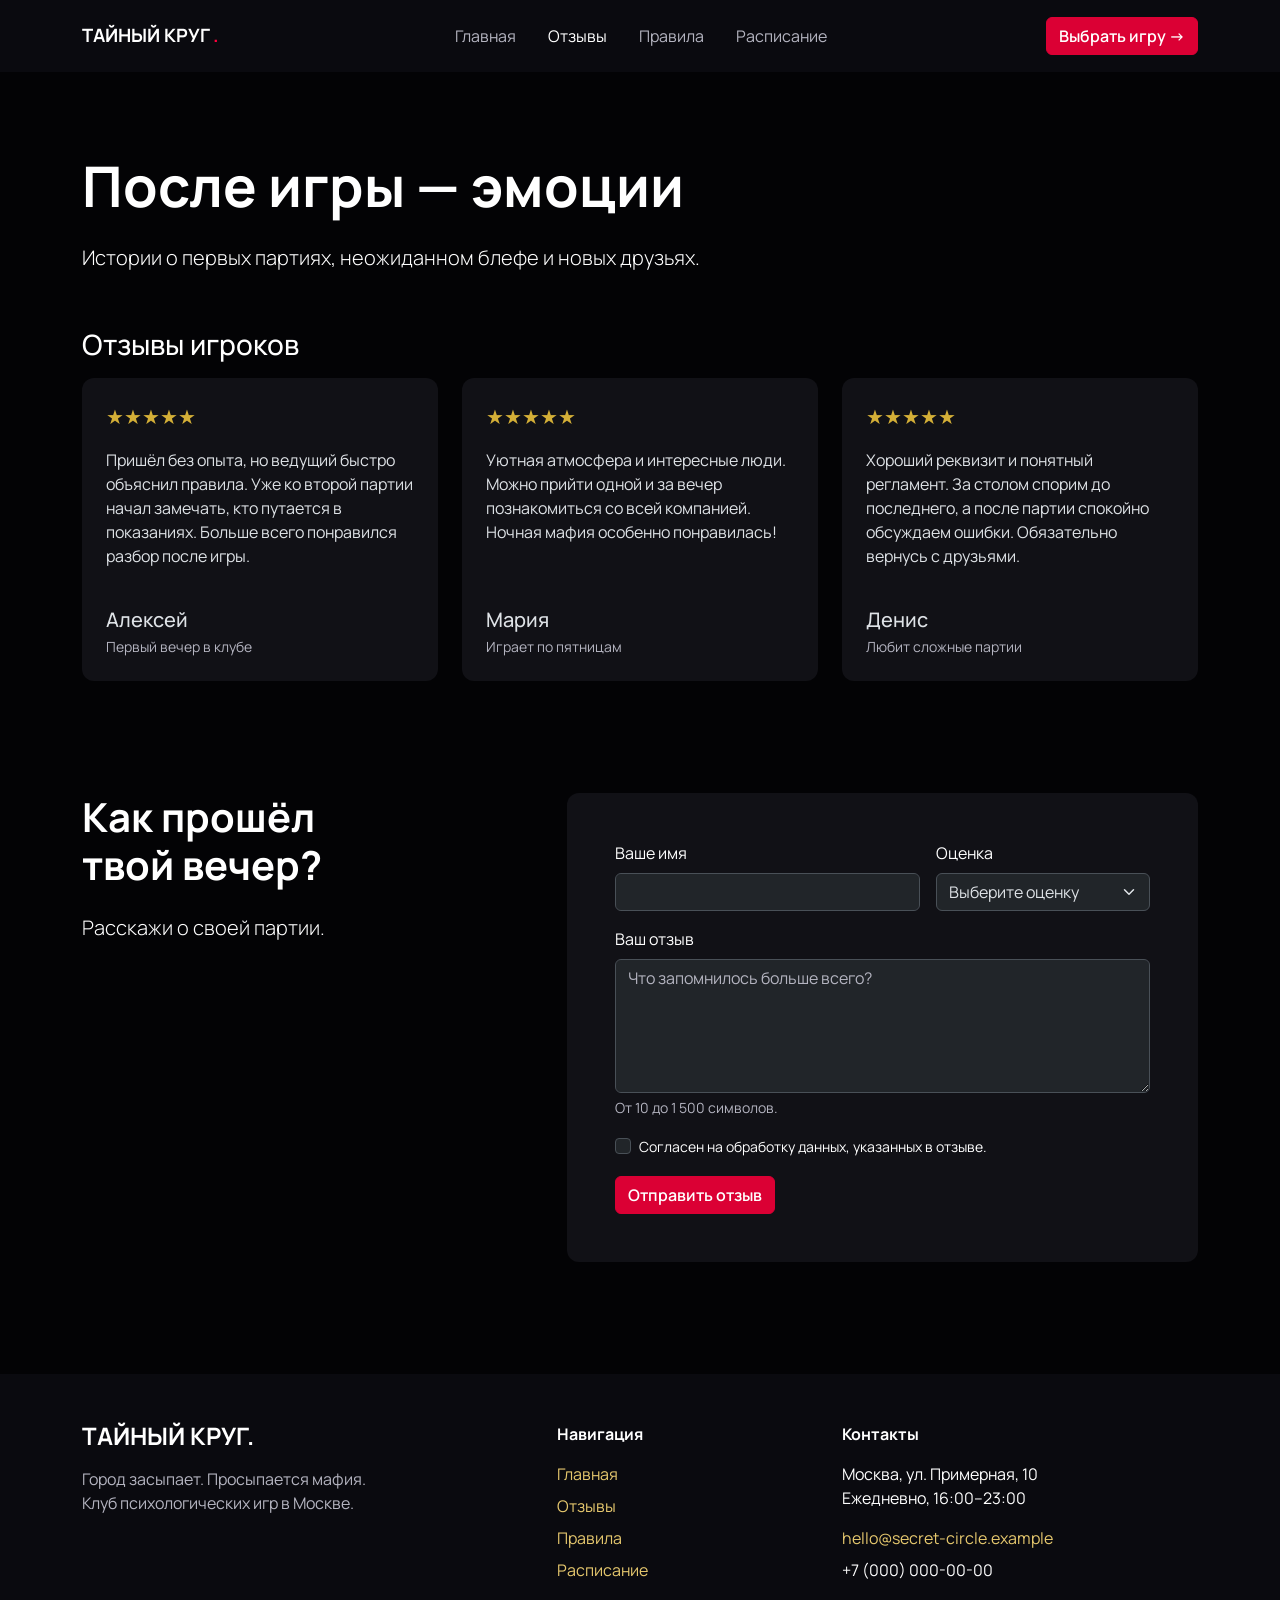
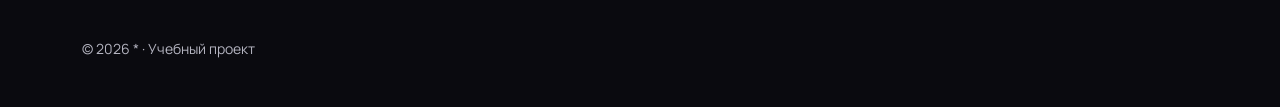
==== reviews.html @ 569910e3 "major upd rework for mafia club" ====
<!DOCTYPE html>
<html lang="ru" data-bs-theme="dark">
  <head>
    <meta charset="UTF-8">
    <meta name="viewport" content="width=device-width, initial-scale=1.0">
    <meta name="description" content="Тайный круг — учебный сайт клуба игры Мафия. Правила, отзывы, расписание и демонстрационная запись на игры.">
    <title>
      Отзывы — Тайный круг
    </title>
    <link href="https://cdn.jsdelivr.net/npm/bootstrap@5.3.8/dist/css/bootstrap.min.css" rel="stylesheet">
    <link rel="preconnect" href="https://fonts.googleapis.com">
    <link rel="preconnect" href="https://fonts.gstatic.com" crossorigin>
    <link href="https://fonts.googleapis.com/css2?family=Manrope:wght@400;500;600;700;800&amp;display=swap" rel="stylesheet">
    <link href="css/custom.css" rel="stylesheet">
  </head>
  <body>
    <a class="visually-hidden-focusable btn btn-danger position-absolute" href="#main">
      Перейти к содержимому
    </a>
    <header class="sticky-top">
      <nav class="navbar navbar-expand-lg py-3" aria-label="Основная навигация">
        <div class="container">
          <a class="navbar-brand fw-bold" href="index.html">
            ТАЙНЫЙ КРУГ
            <span class="text-danger">
              .
            </span>
          </a>
          <button class="navbar-toggler" type="button" data-bs-toggle="collapse" data-bs-target="#mainNavbar" aria-controls="mainNavbar" aria-expanded="false" aria-label="Открыть меню">
            <span class="navbar-toggler-icon">
            </span>
          </button>
          <div class="collapse navbar-collapse" id="mainNavbar">
            <ul class="navbar-nav mx-auto gap-lg-3">
              <li class="nav-item">
                <a class="nav-link"  href="index.html">
                  Главная
                </a>
              </li>
              <li class="nav-item">
                <a class="nav-link active" aria-current="page" href="reviews.html">
                  Отзывы
                </a>
              </li>
              <li class="nav-item">
                <a class="nav-link"  href="rules.html">
                  Правила
                </a>
              </li>
              <li class="nav-item">
                <a class="nav-link"  href="schedule.html">
                  Расписание
                </a>
              </li>
            </ul>
            <a class="btn btn-danger mt-3 mt-lg-0" href="schedule.html">
              Выбрать игру →
            </a>
          </div>
        </div>
      </nav>
    </header>
    <main id="main">
      <section class="page-heading">
        <div class="container">
          <h1 class="display-4 fw-bold">
            После игры — эмоции
          </h1>
          <p class="lead mt-4 mb-0">
            Истории о первых партиях, неожиданном блефе и новых друзьях.
          </p>
        </div>
      </section>
      <section class="pb-5">
        <div class="container">
          <h2 class="h3 mb-3">
            Отзывы игроков
          </h2>
          <div class="row g-4">
            <div class="col-md-4">
              <article class="card h-100">
                <div class="card-body p-4 d-flex flex-column">
                  <p class="stars fs-5" aria-label="Оценка 5 из 5">
                    ★★★★★
                  </p>
                  <blockquote class="mb-4">
                    <p>
                      Пришёл без опыта, но ведущий быстро объяснил правила. Уже ко второй партии начал замечать, кто путается в показаниях. Больше всего понравился разбор после игры.
                    </p>
                  </blockquote>
                  <div class="mt-auto">
                    <h3 class="h5 mb-1">
                      Алексей
                    </h3>
                    <p class="text-body-secondary small mb-0">
                      Первый вечер в клубе
                    </p>
                  </div>
                </div>
              </article>
            </div>
            <div class="col-md-4">
              <article class="card h-100">
                <div class="card-body p-4 d-flex flex-column">
                  <p class="stars fs-5" aria-label="Оценка 5 из 5">
                    ★★★★★
                  </p>
                  <blockquote class="mb-4">
                    <p>
                      Уютная атмосфера и интересные люди. Можно прийти одной и за вечер познакомиться со всей компанией. Ночная мафия особенно понравилась!
                    </p>
                  </blockquote>
                  <div class="mt-auto">
                    <h3 class="h5 mb-1">
                      Мария
                    </h3>
                    <p class="text-body-secondary small mb-0">
                      Играет по пятницам
                    </p>
                  </div>
                </div>
              </article>
            </div>
            <div class="col-md-4">
              <article class="card h-100">
                <div class="card-body p-4 d-flex flex-column">
                  <p class="stars fs-5" aria-label="Оценка 5 из 5">
                    ★★★★★
                  </p>
                  <blockquote class="mb-4">
                    <p>
                      Хороший реквизит и понятный регламент. За столом спорим до последнего, а после партии спокойно обсуждаем ошибки. Обязательно вернусь с друзьями.
                    </p>
                  </blockquote>
                  <div class="mt-auto">
                    <h3 class="h5 mb-1">
                      Денис
                    </h3>
                    <p class="text-body-secondary small mb-0">
                      Любит сложные партии
                    </p>
                  </div>
                </div>
              </article>
            </div>
          </div>
        </div>
      </section>
      <section class="section-space">
        <div class="container">
          <div class="row g-5">
            <div class="col-lg-5">
              <h2 class="display-6 fw-bold mb-4">
                Как прошёл
                <br>
                твой вечер?
              </h2>
              <p class="lead">
                Расскажи о своей партии.
              </p>
            </div>
            <div class="col-lg-7">
              <div class="club-panel p-4 p-md-5">
                <div id="review-demo" class="alert alert-success demo-result" role="status">
                  Спасибо, что поделились впечатлениями!
                </div>
                <form id="reviewForm" action="reviews.html#review-demo" method="get">
                  <div class="row g-3">
                    <div class="col-md-7">
                      <label class="form-label" for="reviewName">
                        Ваше имя
                      </label>
                      <input class="form-control" id="reviewName" name="name" maxlength="50" autocomplete="given-name" minlength="2" pattern="\p{L}{2,}(?:[ \-]\p{L}+)*" title="Не менее двух букв. Можно использовать пробел и дефис, без цифр." required>
                    </div>
                    <div class="col-md-5">
                      <label class="form-label" for="rating">
                        Оценка
                      </label>
                      <select class="form-select" id="rating" name="rating" required>
                        <option value="">
                          Выберите оценку
                        </option>
                        <option value="5">
                          5 — отлично
                        </option>
                        <option value="4">
                          4 — хорошо
                        </option>
                        <option value="3">
                          3 — нормально
                        </option>
                        <option value="2">
                          2 — есть замечания
                        </option>
                        <option value="1">
                          1 — не понравилось
                        </option>
                      </select>
                    </div>
                    <div class="col-12">
                      <label class="form-label" for="reviewText">
                        Ваш отзыв
                      </label>
                      <textarea class="form-control" id="reviewText" name="review" rows="5" minlength="10" maxlength="1500" placeholder="Что запомнилось больше всего?" required></textarea>
                      <div class="form-text">
                        От 10 до 1 500 символов.
                      </div>
                    </div>
                    <div class="col-12">
                      <div class="form-check">
                        <input class="form-check-input" id="reviewConsent" type="checkbox" required>
                        <label class="form-check-label small" for="reviewConsent">
                          Согласен на обработку данных, указанных в отзыве.
                        </label>
                      </div>
                    </div>
                    <div class="col-12">
                      <button class="btn btn-danger" type="button" data-bs-toggle="modal" data-bs-target="#reviewConfirmation">
                        Отправить отзыв
                      </button>
                    </div>
                  </div>
                </form>
              </div>
            </div>
          </div>
        </div>
      </section>
    </main>
    <footer class="py-5 mt-5">
      <div class="container">
        <div class="row g-4">
          <div class="col-lg-5">
            <a class="h4 fw-bold text-decoration-none text-white" href="index.html">
              ТАЙНЫЙ КРУГ.
            </a>
            <p class="text-body-secondary mt-3 mb-0">
              Город засыпает. Просыпается мафия.
              <br>
              Клуб психологических игр в Москве.
            </p>
          </div>
          <div class="col-sm-6 col-lg-3">
            <p class="fw-bold">
              Навигация
            </p>
            <ul class="list-unstyled mb-0">
              <li class="mb-2">
                <a href="index.html">
                  Главная
                </a>
              </li>
              <li class="mb-2">
                <a href="reviews.html">
                  Отзывы
                </a>
              </li>
              <li class="mb-2">
                <a href="rules.html">
                  Правила
                </a>
              </li>
              <li class="mb-2">
                <a href="schedule.html">
                  Расписание
                </a>
              </li>
            </ul>
          </div>
          <div class="col-sm-6 col-lg-4">
            <p class="fw-bold">
              Контакты
            </p>
            <p>
              Москва, ул. Примерная, 10
              <br>
              Ежедневно, 16:00–23:00
            </p>
            <a href="mailto:hello@secret-circle.example">
              hello@secret-circle.example
            </a>
            <p class="mt-2 mb-0">
              +7 (000) 000-00-00
            </p>
          </div>
        </div>
        <div class="d-flex flex-column flex-md-row justify-content-between gap-2 mt-5 text-body-secondary small">
          <p class="mb-0">
            © 2026 * · Учебный проект
          </p>
        </div>
      </div>
    </footer>
    <div class="modal fade" id="reviewConfirmation" tabindex="-1" aria-labelledby="reviewConfirmationTitle" aria-hidden="true">
      <div class="modal-dialog modal-dialog-centered">
        <div class="modal-content">
          <div class="modal-header">
            <h2 class="modal-title fs-5" id="reviewConfirmationTitle">
              Подтвердить отзыв?
            </h2>
            <button class="btn-close" type="button" data-bs-dismiss="modal" aria-label="Закрыть">
            </button>
          </div>
          <div class="modal-body">
            <p>
              Всё верно? Проверьте имя, оценку и текст перед подтверждением.
            </p>
          </div>
          <div class="modal-footer">
            <button class="btn btn-outline-light" type="button" data-bs-dismiss="modal">
              Вернуться к форме
            </button>
            <button class="btn btn-danger" type="submit" form="reviewForm" data-bs-dismiss="modal">
              Подтвердить
            </button>
          </div>
        </div>
      </div>
    </div>
    <script src="https://cdn.jsdelivr.net/npm/bootstrap@5.3.8/dist/js/bootstrap.bundle.min.js">
    </script>
  </body>
</html>
---- css/custom.css ----
/* Общее оформление. Сетка и компоненты — Bootstrap. */
:root {
  --club-bg: #030305;
  --club-surface: #111116;
  --club-red: #ff003c;
  --club-gold: #d4af37;
}

body {
  font-family: "Manrope", sans-serif;
  min-height: 100vh;
  background: var(--club-bg);
  color: #fff;
  --bs-secondary-color: #b4b4c0;
  --bs-link-color: #e6c86e;
  --bs-link-hover-color: #fff;
  --bs-link-color-rgb: 230, 200, 110;
  --bs-link-hover-color-rgb: 255, 255, 255;
}

header, footer { background: #0a0a0f; }
.navbar-brand { font-size: 1.15rem; }
.navbar .nav-link.active { color: #fff; }
.navbar .nav-link { color: #b4b4c0; }
.navbar .nav-link:hover { color: #fff; }
.btn { font-weight: 600; }
.btn-danger {
  --bs-btn-bg: #db0034;
  --bs-btn-border-color: #db0034;
  --bs-btn-hover-bg: #cf0032;
  --bs-btn-hover-border-color: #cf0032;
  --bs-btn-active-bg: #b3002d;
  --bs-btn-active-border-color: #b3002d;
}
.text-danger { color: var(--club-red) !important; }
.hero { min-height: 690px; }
.hero-copy { max-width: 780px; }
.hero h1 { position: relative; font-size: clamp(1.7rem, 4.4vw, 3.8rem); line-height: 1.2; letter-spacing: -.04em; }
.hero-accent { color: #ff315f; }
.hero-copy { position: relative; isolation: isolate; }
.hero-copy::before {
  content: "";
  position: absolute;
  inset: -55px -20px 15%;
  z-index: -1;
  pointer-events: none;
  background: radial-gradient(ellipse, rgba(255, 0, 60, .2), transparent 68%);
  filter: blur(22px);
  animation: glow-in 1.4s ease-out both;
}
.hero .lead { max-width: 620px; margin-inline: auto; color: #c6c6d0; }
.hero .container { z-index: 1; }
.hero-mask { position: absolute; width: 33%; max-width: 500px; opacity: .5; pointer-events: none; }
.mask-left { top: 0; left: -9%; transform: rotate(-18deg); }
.mask-right { bottom: -4%; right: -9%; transform: rotate(16deg); }
.section-space { padding-block: 64px; }
.page-heading { padding: 80px 0 55px; }
.card, .club-panel, .modal-content { background: var(--club-surface); }
.card { border: 0; border-radius: 12px; }
.club-panel { border-radius: 12px; }
.price, .stars { color: var(--club-gold); }
.text-link { text-decoration: none; }
.gallery-photo { height: 470px; object-fit: cover; }
.carousel-caption { bottom: 3rem; color: #fff; background: rgba(0, 0, 0, .8); padding: 12px; border-radius: 6px; }
.carousel-caption p { margin: 0; }
#clubGallery .carousel-control-prev-icon, #clubGallery .carousel-control-next-icon { filter: none; }
.carousel-control-prev, .carousel-control-next { opacity: 1; }
.carousel-control-prev-icon, .carousel-control-next-icon {
  width: 48px;
  height: 48px;
  border-radius: 50%;
  background-color: rgba(10, 10, 15, .85);
  background-size: 45%;
  transition: background-color .2s ease, transform .2s ease;
}
.carousel-control-prev:hover .carousel-control-prev-icon,
.carousel-control-next:hover .carousel-control-next-icon { background-color: #db0034; transform: scale(1.06); }
.carousel-indicators [data-bs-target] { background-color: #fff; }
.accordion { --bs-accordion-bg: var(--club-surface); --bs-accordion-border-color: #2d2d36; --bs-accordion-active-bg: #261219; --bs-accordion-active-color: #fff; }
.accordion-button { font-weight: 600; }
.nav-pills { --bs-nav-pills-link-active-bg: var(--club-red); --bs-nav-link-color: #fff; --bs-nav-link-hover-color: #e6c86e; }
.nav-pills .nav-link { background: var(--club-surface); }
.nav-pills .nav-link.active { background: var(--club-red); }
.table { --bs-table-bg: transparent; }
footer a { text-decoration: none; }
.demo-result { display: none; scroll-margin-top: 100px; }
.demo-result:target { display: block; }
section[id] { scroll-margin-top: 90px; }

/* Модальное окно записи */
.booking-modal .modal-dialog { --bs-modal-width: 960px; }
.booking-summary { background: #1b1b23; border-radius: 8px; }
.booking-summary dt { color: #b4b4c0; font-size: .8rem; font-weight: 400; }
.booking-summary dd { margin-bottom: 16px; }
.booking-modal .modal-header { border-bottom-color: #2d2d36; }
.booking-modal .modal-title { font-weight: 700; }

/* Небольшие анимации без JavaScript */
.hero-copy, .page-heading .container { animation: fade-up .6s ease-out both; }
.hero-mask { animation: mask-float 7s ease-in-out infinite alternate; }
.mask-right { animation-delay: -3s; }
.card { transition: transform .25s ease, background-color .25s ease; }
.card:hover { transform: translateY(-4px); background-color: #191920; }
.btn { transition: transform .2s ease, background-color .2s ease, border-color .2s ease; }
.btn:hover { transform: translateY(-2px); }
.btn:active { transform: translateY(0); }
.nav-link, footer a { transition: color .2s ease; }
.gallery-photo { transition: transform .5s ease; }
.carousel-item.active:hover .gallery-photo { transform: scale(1.02); }
@keyframes fade-up {
  from { opacity: 0; transform: translateY(12px); }
  to { opacity: 1; transform: translateY(0); }
}
@keyframes glow-in {
  from { opacity: 0; transform: scale(.85); }
  to { opacity: 1; transform: scale(1); }
}
@keyframes mask-float {
  from { translate: 0 0; }
  to { translate: 0 -12px; }
}
@media (prefers-reduced-motion: reduce) {
  *, *::before, *::after { animation: none !important; transition: none !important; }
}

@media (max-width: 767.98px) {
  .container { padding-inline: 24px; }
  .hero { min-height: 580px; }
  .hero-mask { width: 65%; opacity: .2; }
  .mask-left { top: -6%; left: -28%; }
  .mask-right { bottom: -5%; right: -28%; }
  .hero .lead { font-size: 1.05rem; }
  .section-space { padding-block: 40px; }
  .page-heading { padding: 48px 0 36px; }
  .gallery-photo { height: 320px; }
  .carousel-caption p { font-size: 1rem; }
}
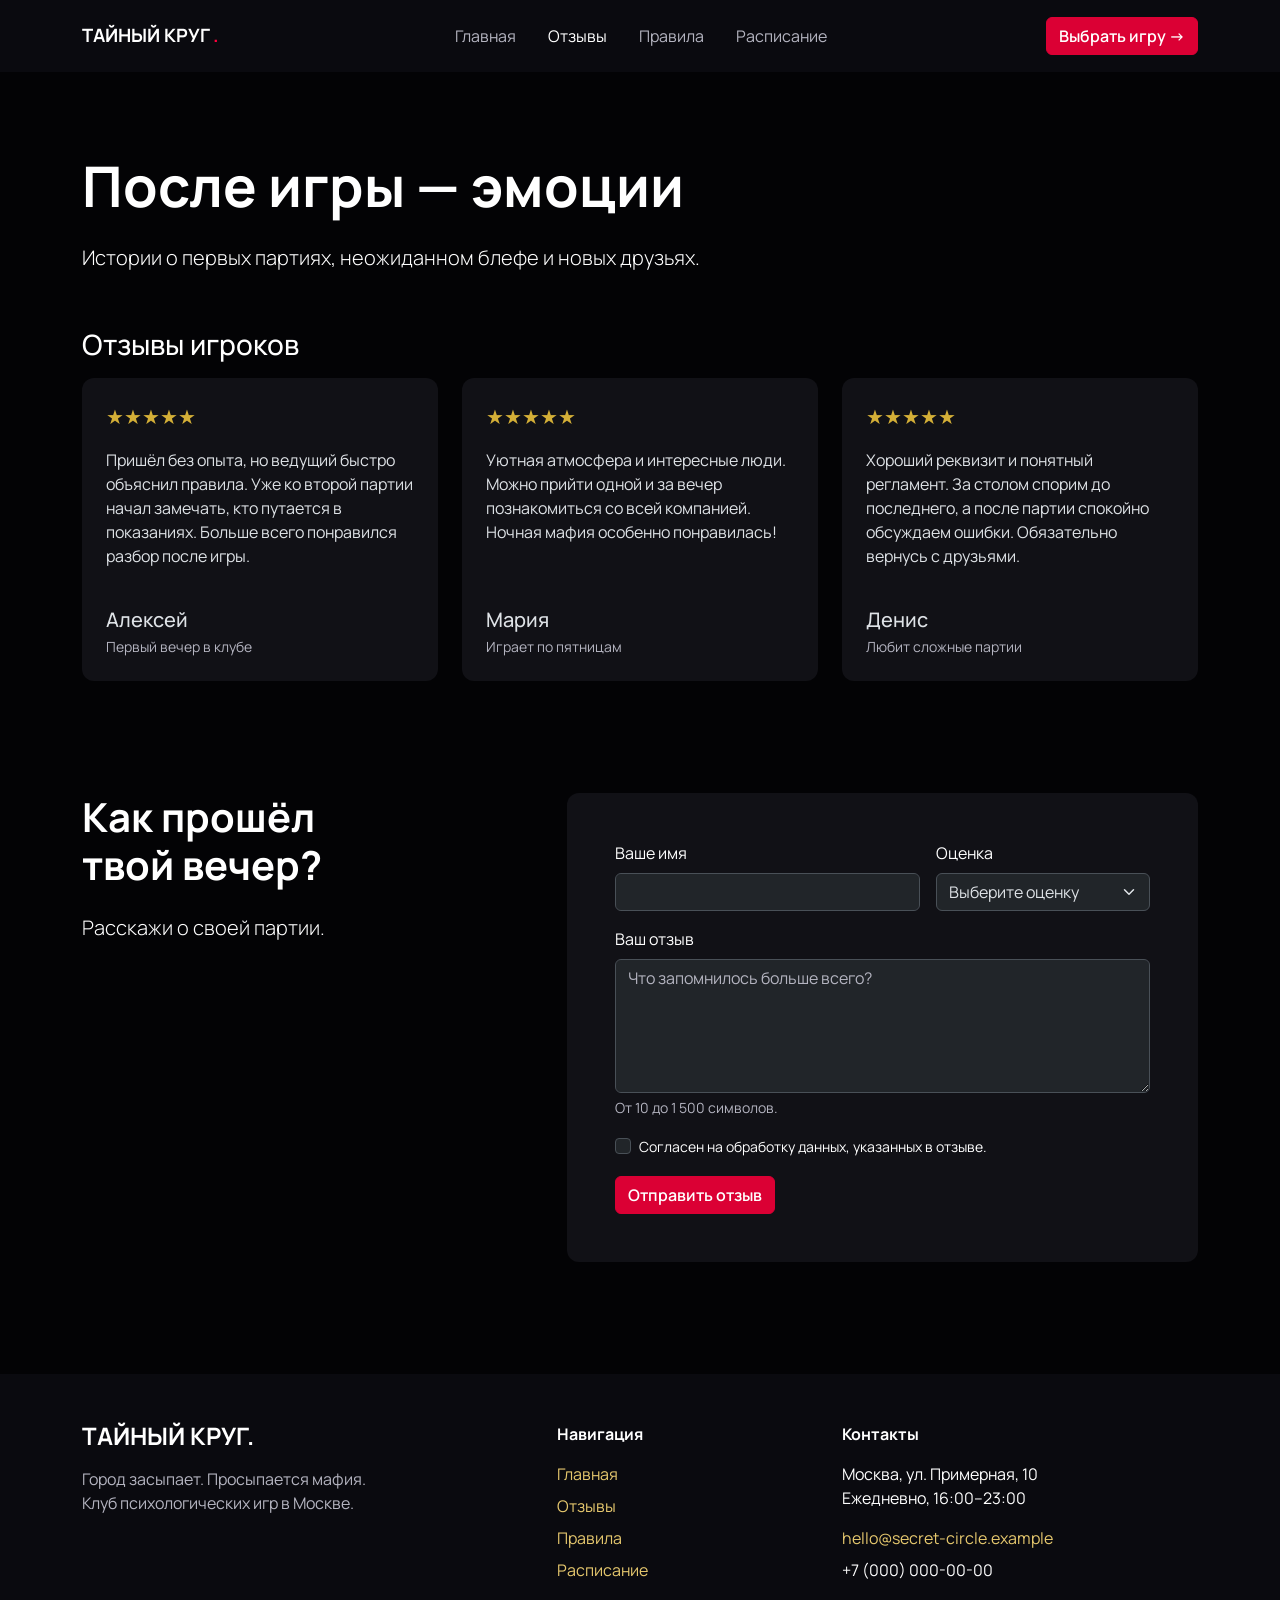
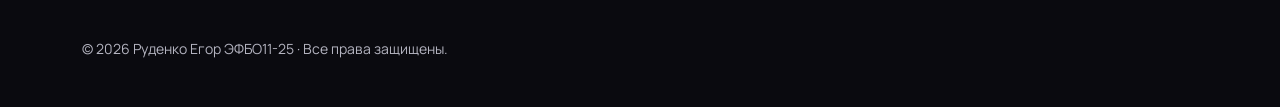
==== commit 155ad601: "check2" ====
--- a/reviews.html
+++ b/reviews.html
@@ -286,7 +286,7 @@
         </div>
         <div class="d-flex flex-column flex-md-row justify-content-between gap-2 mt-5 text-body-secondary small">
           <p class="mb-0">
-            © 2026 * · Учебный проект
+            © 2026 Руденко Егор ЭФБО11-25 · Все права защищены.
           </p>
         </div>
       </div>
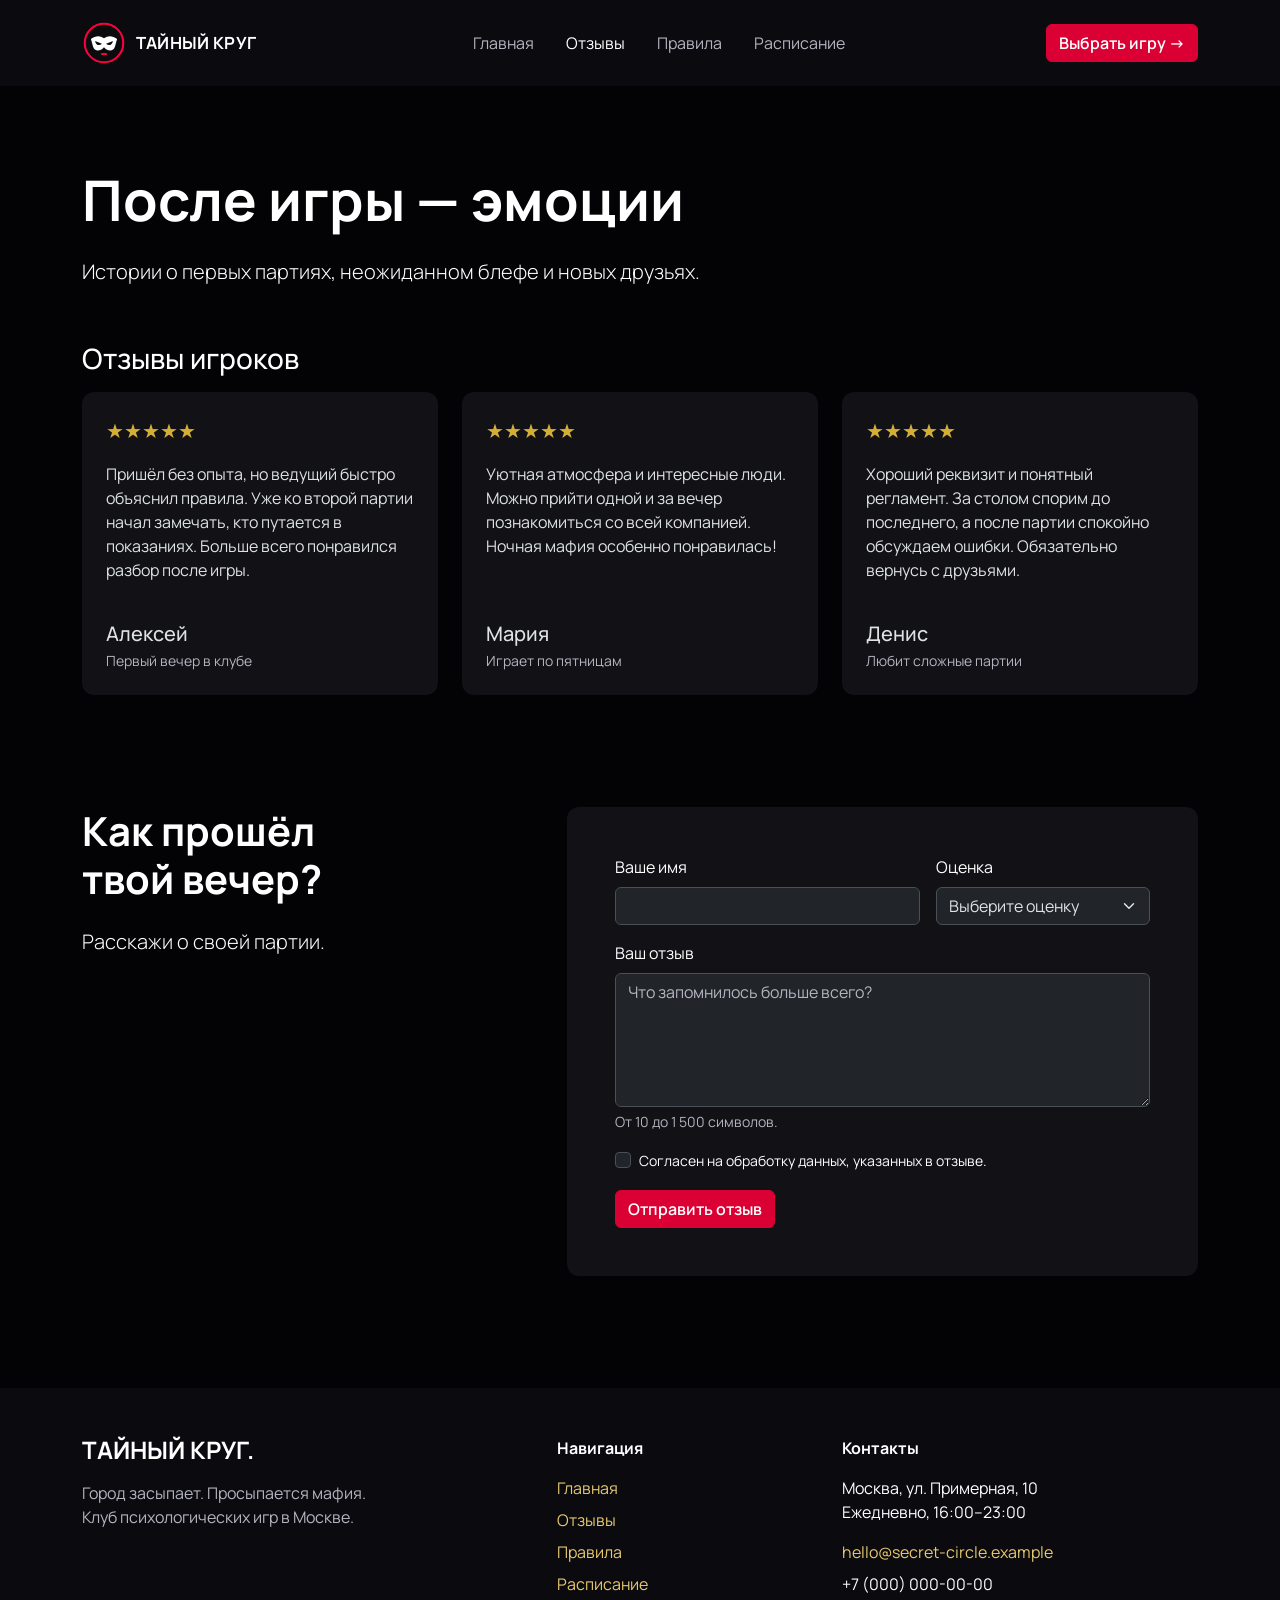
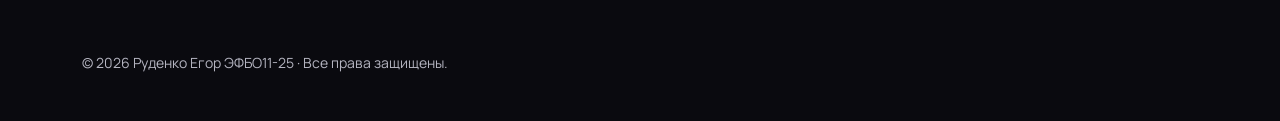
==== commit 536e5a33: "check" ====
--- a/reviews.html
+++ b/reviews.html
@@ -21,10 +21,8 @@
       <nav class="navbar navbar-expand-lg py-3" aria-label="Основная навигация">
         <div class="container">
           <a class="navbar-brand fw-bold" href="index.html">
-            ТАЙНЫЙ КРУГ
-            <span class="text-danger">
-              .
-            </span>
+            <img class="brand-mark" src="images/logo.svg" width="44" height="44" alt="" aria-hidden="true">
+            <span>ТАЙНЫЙ КРУГ</span>
           </a>
           <button class="navbar-toggler" type="button" data-bs-toggle="collapse" data-bs-target="#mainNavbar" aria-controls="mainNavbar" aria-expanded="false" aria-label="Открыть меню">
             <span class="navbar-toggler-icon">
--- a/css/custom.css
+++ b/css/custom.css
@@ -19,7 +19,20 @@
 }
 
 header, footer { background: #0a0a0f; }
-.navbar-brand { font-size: 1.15rem; }
+.navbar-brand {
+  display: inline-flex;
+  align-items: center;
+  gap: .6rem;
+  font-size: 1.05rem;
+  letter-spacing: .02em;
+  color: #fff;
+}
+.brand-mark { width: 44px; height: 44px; flex-shrink: 0; }
+.navbar-brand:focus-visible { outline: 2px solid var(--club-red); outline-offset: 5px; border-radius: 2px; }
+@media (max-width: 575.98px) {
+  .navbar-brand { font-size: .85rem; margin-right: .5rem; }
+  .brand-mark { width: 38px; height: 38px; }
+}
 .navbar .nav-link.active { color: #fff; }
 .navbar .nav-link { color: #b4b4c0; }
 .navbar .nav-link:hover { color: #fff; }
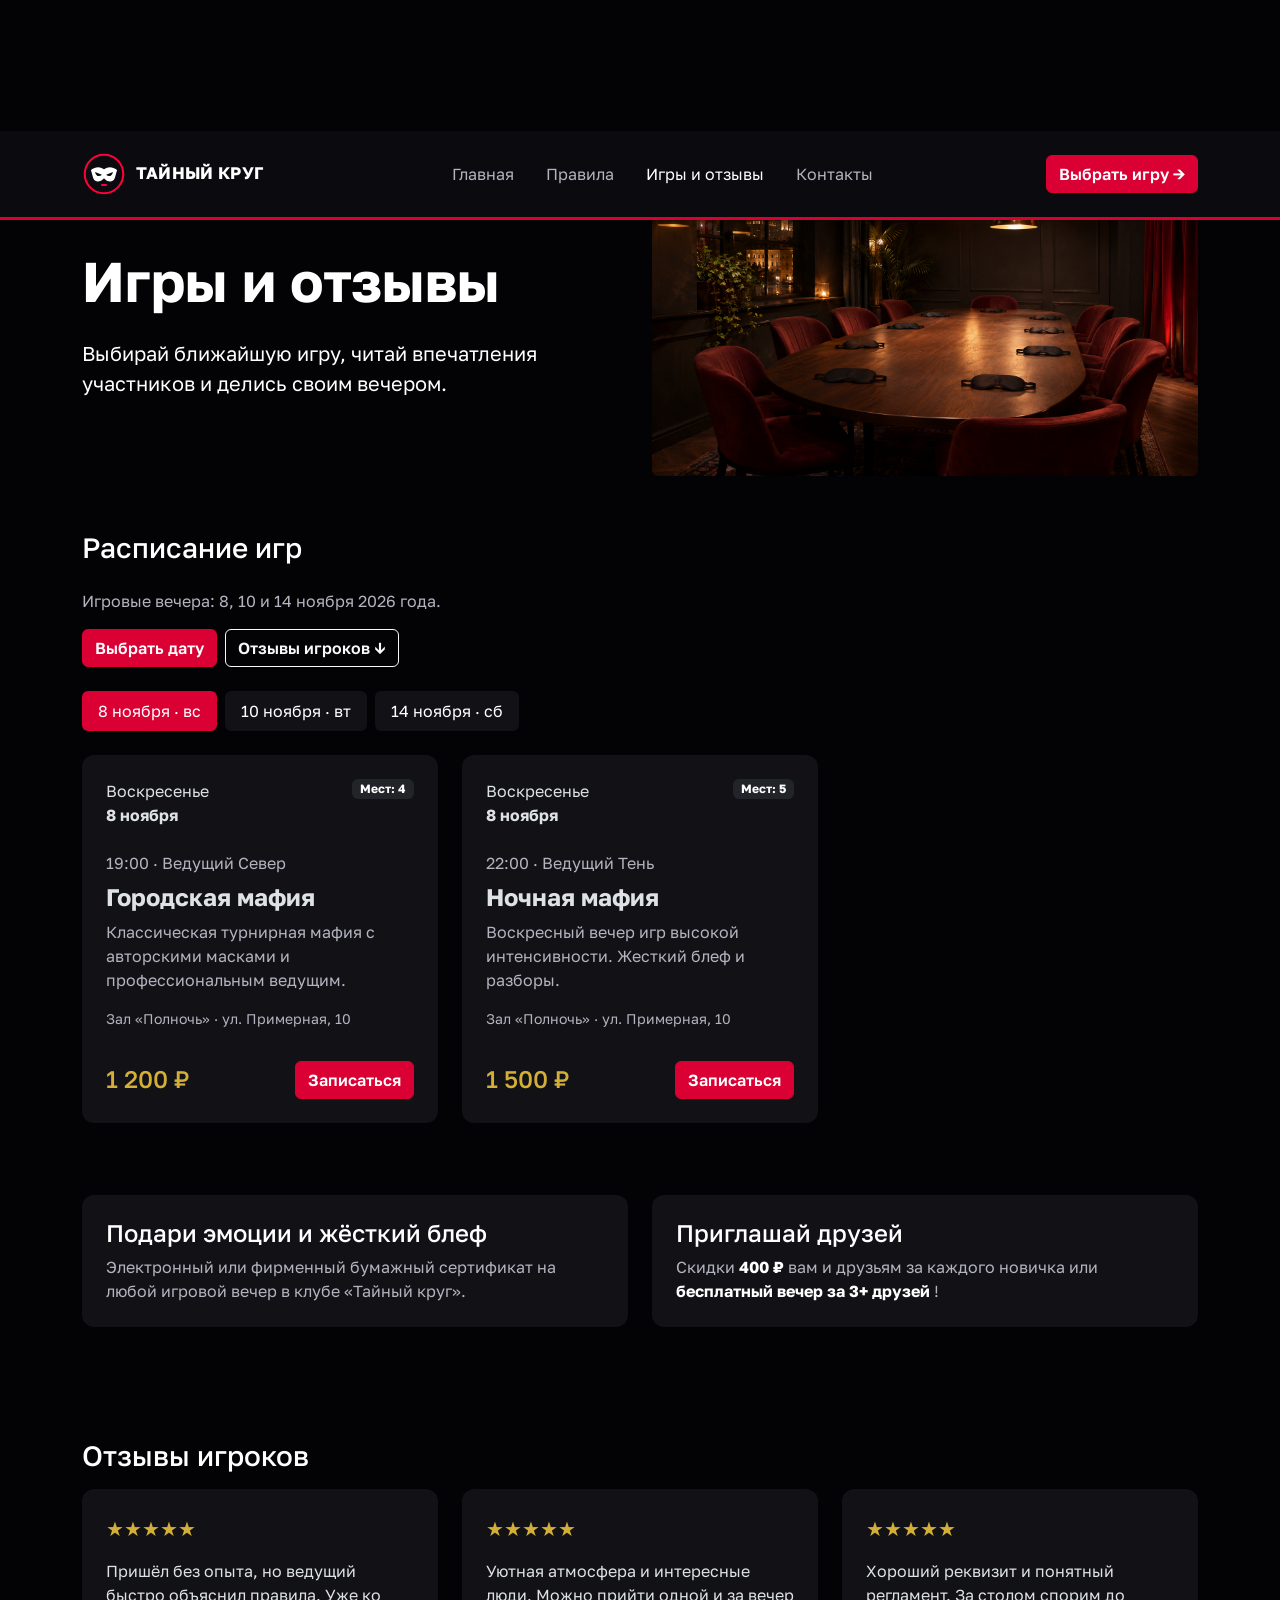
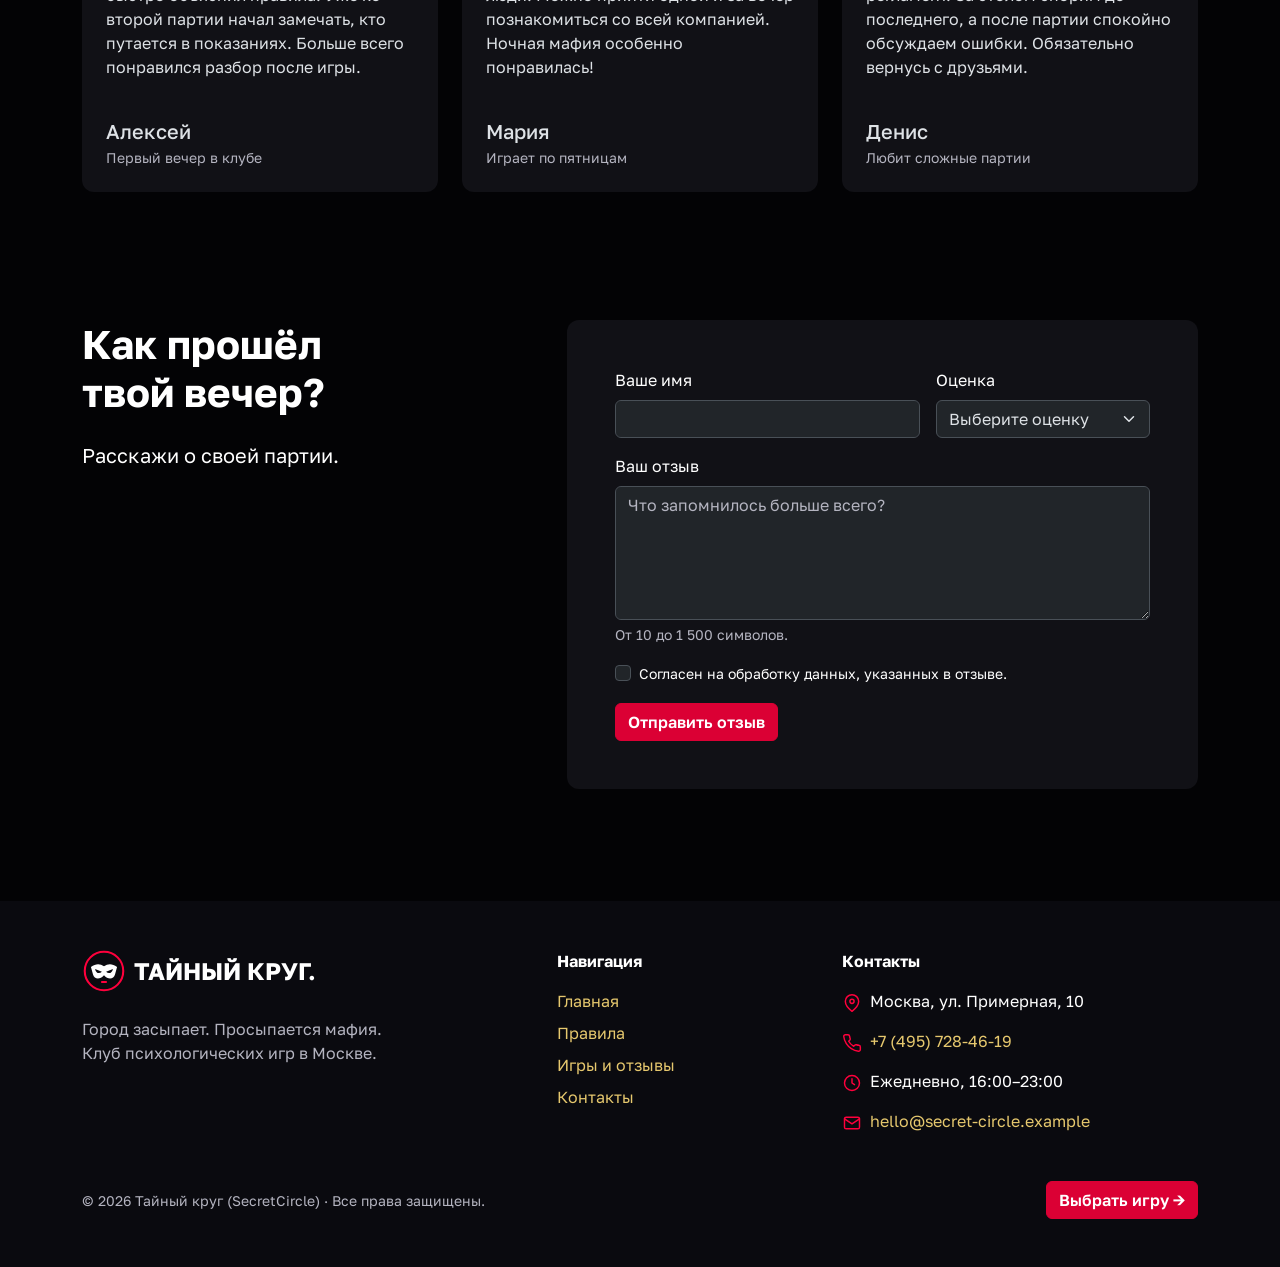
==== commit 7467a512: "major upd" ====
--- a/reviews.html
+++ b/reviews.html
@@ -1,321 +1,2 @@
 <!DOCTYPE html>
-<html lang="ru" data-bs-theme="dark">
-  <head>
-    <meta charset="UTF-8">
-    <meta name="viewport" content="width=device-width, initial-scale=1.0">
-    <meta name="description" content="Тайный круг — учебный сайт клуба игры Мафия. Правила, отзывы, расписание и демонстрационная запись на игры.">
-    <title>
-      Отзывы — Тайный круг
-    </title>
-    <link href="https://cdn.jsdelivr.net/npm/bootstrap@5.3.8/dist/css/bootstrap.min.css" rel="stylesheet">
-    <link rel="preconnect" href="https://fonts.googleapis.com">
-    <link rel="preconnect" href="https://fonts.gstatic.com" crossorigin>
-    <link href="https://fonts.googleapis.com/css2?family=Manrope:wght@400;500;600;700;800&amp;display=swap" rel="stylesheet">
-    <link href="css/custom.css" rel="stylesheet">
-  </head>
-  <body>
-    <a class="visually-hidden-focusable btn btn-danger position-absolute" href="#main">
-      Перейти к содержимому
-    </a>
-    <header class="sticky-top">
-      <nav class="navbar navbar-expand-lg py-3" aria-label="Основная навигация">
-        <div class="container">
-          <a class="navbar-brand fw-bold" href="index.html">
-            <img class="brand-mark" src="images/logo.svg" width="44" height="44" alt="" aria-hidden="true">
-            <span>ТАЙНЫЙ КРУГ</span>
-          </a>
-          <button class="navbar-toggler" type="button" data-bs-toggle="collapse" data-bs-target="#mainNavbar" aria-controls="mainNavbar" aria-expanded="false" aria-label="Открыть меню">
-            <span class="navbar-toggler-icon">
-            </span>
-          </button>
-          <div class="collapse navbar-collapse" id="mainNavbar">
-            <ul class="navbar-nav mx-auto gap-lg-3">
-              <li class="nav-item">
-                <a class="nav-link"  href="index.html">
-                  Главная
-                </a>
-              </li>
-              <li class="nav-item">
-                <a class="nav-link active" aria-current="page" href="reviews.html">
-                  Отзывы
-                </a>
-              </li>
-              <li class="nav-item">
-                <a class="nav-link"  href="rules.html">
-                  Правила
-                </a>
-              </li>
-              <li class="nav-item">
-                <a class="nav-link"  href="schedule.html">
-                  Расписание
-                </a>
-              </li>
-            </ul>
-            <a class="btn btn-danger mt-3 mt-lg-0" href="schedule.html">
-              Выбрать игру →
-            </a>
-          </div>
-        </div>
-      </nav>
-    </header>
-    <main id="main">
-      <section class="page-heading">
-        <div class="container">
-          <h1 class="display-4 fw-bold">
-            После игры — эмоции
-          </h1>
-          <p class="lead mt-4 mb-0">
-            Истории о первых партиях, неожиданном блефе и новых друзьях.
-          </p>
-        </div>
-      </section>
-      <section class="pb-5">
-        <div class="container">
-          <h2 class="h3 mb-3">
-            Отзывы игроков
-          </h2>
-          <div class="row g-4">
-            <div class="col-md-4">
-              <article class="card h-100">
-                <div class="card-body p-4 d-flex flex-column">
-                  <p class="stars fs-5" aria-label="Оценка 5 из 5">
-                    ★★★★★
-                  </p>
-                  <blockquote class="mb-4">
-                    <p>
-                      Пришёл без опыта, но ведущий быстро объяснил правила. Уже ко второй партии начал замечать, кто путается в показаниях. Больше всего понравился разбор после игры.
-                    </p>
-                  </blockquote>
-                  <div class="mt-auto">
-                    <h3 class="h5 mb-1">
-                      Алексей
-                    </h3>
-                    <p class="text-body-secondary small mb-0">
-                      Первый вечер в клубе
-                    </p>
-                  </div>
-                </div>
-              </article>
-            </div>
-            <div class="col-md-4">
-              <article class="card h-100">
-                <div class="card-body p-4 d-flex flex-column">
-                  <p class="stars fs-5" aria-label="Оценка 5 из 5">
-                    ★★★★★
-                  </p>
-                  <blockquote class="mb-4">
-                    <p>
-                      Уютная атмосфера и интересные люди. Можно прийти одной и за вечер познакомиться со всей компанией. Ночная мафия особенно понравилась!
-                    </p>
-                  </blockquote>
-                  <div class="mt-auto">
-                    <h3 class="h5 mb-1">
-                      Мария
-                    </h3>
-                    <p class="text-body-secondary small mb-0">
-                      Играет по пятницам
-                    </p>
-                  </div>
-                </div>
-              </article>
-            </div>
-            <div class="col-md-4">
-              <article class="card h-100">
-                <div class="card-body p-4 d-flex flex-column">
-                  <p class="stars fs-5" aria-label="Оценка 5 из 5">
-                    ★★★★★
-                  </p>
-                  <blockquote class="mb-4">
-                    <p>
-                      Хороший реквизит и понятный регламент. За столом спорим до последнего, а после партии спокойно обсуждаем ошибки. Обязательно вернусь с друзьями.
-                    </p>
-                  </blockquote>
-                  <div class="mt-auto">
-                    <h3 class="h5 mb-1">
-                      Денис
-                    </h3>
-                    <p class="text-body-secondary small mb-0">
-                      Любит сложные партии
-                    </p>
-                  </div>
-                </div>
-              </article>
-            </div>
-          </div>
-        </div>
-      </section>
-      <section class="section-space">
-        <div class="container">
-          <div class="row g-5">
-            <div class="col-lg-5">
-              <h2 class="display-6 fw-bold mb-4">
-                Как прошёл
-                <br>
-                твой вечер?
-              </h2>
-              <p class="lead">
-                Расскажи о своей партии.
-              </p>
-            </div>
-            <div class="col-lg-7">
-              <div class="club-panel p-4 p-md-5">
-                <div id="review-demo" class="alert alert-success demo-result" role="status">
-                  Спасибо, что поделились впечатлениями!
-                </div>
-                <form id="reviewForm" action="reviews.html#review-demo" method="get">
-                  <div class="row g-3">
-                    <div class="col-md-7">
-                      <label class="form-label" for="reviewName">
-                        Ваше имя
-                      </label>
-                      <input class="form-control" id="reviewName" name="name" maxlength="50" autocomplete="given-name" minlength="2" pattern="\p{L}{2,}(?:[ \-]\p{L}+)*" title="Не менее двух букв. Можно использовать пробел и дефис, без цифр." required>
-                    </div>
-                    <div class="col-md-5">
-                      <label class="form-label" for="rating">
-                        Оценка
-                      </label>
-                      <select class="form-select" id="rating" name="rating" required>
-                        <option value="">
-                          Выберите оценку
-                        </option>
-                        <option value="5">
-                          5 — отлично
-                        </option>
-                        <option value="4">
-                          4 — хорошо
-                        </option>
-                        <option value="3">
-                          3 — нормально
-                        </option>
-                        <option value="2">
-                          2 — есть замечания
-                        </option>
-                        <option value="1">
-                          1 — не понравилось
-                        </option>
-                      </select>
-                    </div>
-                    <div class="col-12">
-                      <label class="form-label" for="reviewText">
-                        Ваш отзыв
-                      </label>
-                      <textarea class="form-control" id="reviewText" name="review" rows="5" minlength="10" maxlength="1500" placeholder="Что запомнилось больше всего?" required></textarea>
-                      <div class="form-text">
-                        От 10 до 1 500 символов.
-                      </div>
-                    </div>
-                    <div class="col-12">
-                      <div class="form-check">
-                        <input class="form-check-input" id="reviewConsent" type="checkbox" required>
-                        <label class="form-check-label small" for="reviewConsent">
-                          Согласен на обработку данных, указанных в отзыве.
-                        </label>
-                      </div>
-                    </div>
-                    <div class="col-12">
-                      <button class="btn btn-danger" type="button" data-bs-toggle="modal" data-bs-target="#reviewConfirmation">
-                        Отправить отзыв
-                      </button>
-                    </div>
-                  </div>
-                </form>
-              </div>
-            </div>
-          </div>
-        </div>
-      </section>
-    </main>
-    <footer class="py-5 mt-5">
-      <div class="container">
-        <div class="row g-4">
-          <div class="col-lg-5">
-            <a class="h4 fw-bold text-decoration-none text-white" href="index.html">
-              ТАЙНЫЙ КРУГ.
-            </a>
-            <p class="text-body-secondary mt-3 mb-0">
-              Город засыпает. Просыпается мафия.
-              <br>
-              Клуб психологических игр в Москве.
-            </p>
-          </div>
-          <div class="col-sm-6 col-lg-3">
-            <p class="fw-bold">
-              Навигация
-            </p>
-            <ul class="list-unstyled mb-0">
-              <li class="mb-2">
-                <a href="index.html">
-                  Главная
-                </a>
-              </li>
-              <li class="mb-2">
-                <a href="reviews.html">
-                  Отзывы
-                </a>
-              </li>
-              <li class="mb-2">
-                <a href="rules.html">
-                  Правила
-                </a>
-              </li>
-              <li class="mb-2">
-                <a href="schedule.html">
-                  Расписание
-                </a>
-              </li>
-            </ul>
-          </div>
-          <div class="col-sm-6 col-lg-4">
-            <p class="fw-bold">
-              Контакты
-            </p>
-            <p>
-              Москва, ул. Примерная, 10
-              <br>
-              Ежедневно, 16:00–23:00
-            </p>
-            <a href="mailto:hello@secret-circle.example">
-              hello@secret-circle.example
-            </a>
-            <p class="mt-2 mb-0">
-              +7 (000) 000-00-00
-            </p>
-          </div>
-        </div>
-        <div class="d-flex flex-column flex-md-row justify-content-between gap-2 mt-5 text-body-secondary small">
-          <p class="mb-0">
-            © 2026 Руденко Егор ЭФБО11-25 · Все права защищены.
-          </p>
-        </div>
-      </div>
-    </footer>
-    <div class="modal fade" id="reviewConfirmation" tabindex="-1" aria-labelledby="reviewConfirmationTitle" aria-hidden="true">
-      <div class="modal-dialog modal-dialog-centered">
-        <div class="modal-content">
-          <div class="modal-header">
-            <h2 class="modal-title fs-5" id="reviewConfirmationTitle">
-              Подтвердить отзыв?
-            </h2>
-            <button class="btn-close" type="button" data-bs-dismiss="modal" aria-label="Закрыть">
-            </button>
-          </div>
-          <div class="modal-body">
-            <p>
-              Всё верно? Проверьте имя, оценку и текст перед подтверждением.
-            </p>
-          </div>
-          <div class="modal-footer">
-            <button class="btn btn-outline-light" type="button" data-bs-dismiss="modal">
-              Вернуться к форме
-            </button>
-            <button class="btn btn-danger" type="submit" form="reviewForm" data-bs-dismiss="modal">
-              Подтвердить
-            </button>
-          </div>
-        </div>
-      </div>
-    </div>
-    <script src="https://cdn.jsdelivr.net/npm/bootstrap@5.3.8/dist/js/bootstrap.bundle.min.js">
-    </script>
-  </body>
-</html>
+<html lang="ru" data-bs-theme="dark"><head><meta charset="UTF-8"><meta name="viewport" content="width=device-width, initial-scale=1"><meta http-equiv="refresh" content="0;url=schedule.html#reviews"><link rel="canonical" href="schedule.html"><title>Отзывы — Тайный круг</title><link href="https://cdn.jsdelivr.net/npm/bootstrap@5.3.8/dist/css/bootstrap.min.css" rel="stylesheet"></head><body class="bg-dark text-white"><main class="container py-5"><h1 class="h2">Отзывы игроков</h1><p>Отзывы теперь на странице игр.</p><a href="schedule.html#reviews" class="btn btn-danger">Перейти к играм и отзывам →</a></main></body></html>
